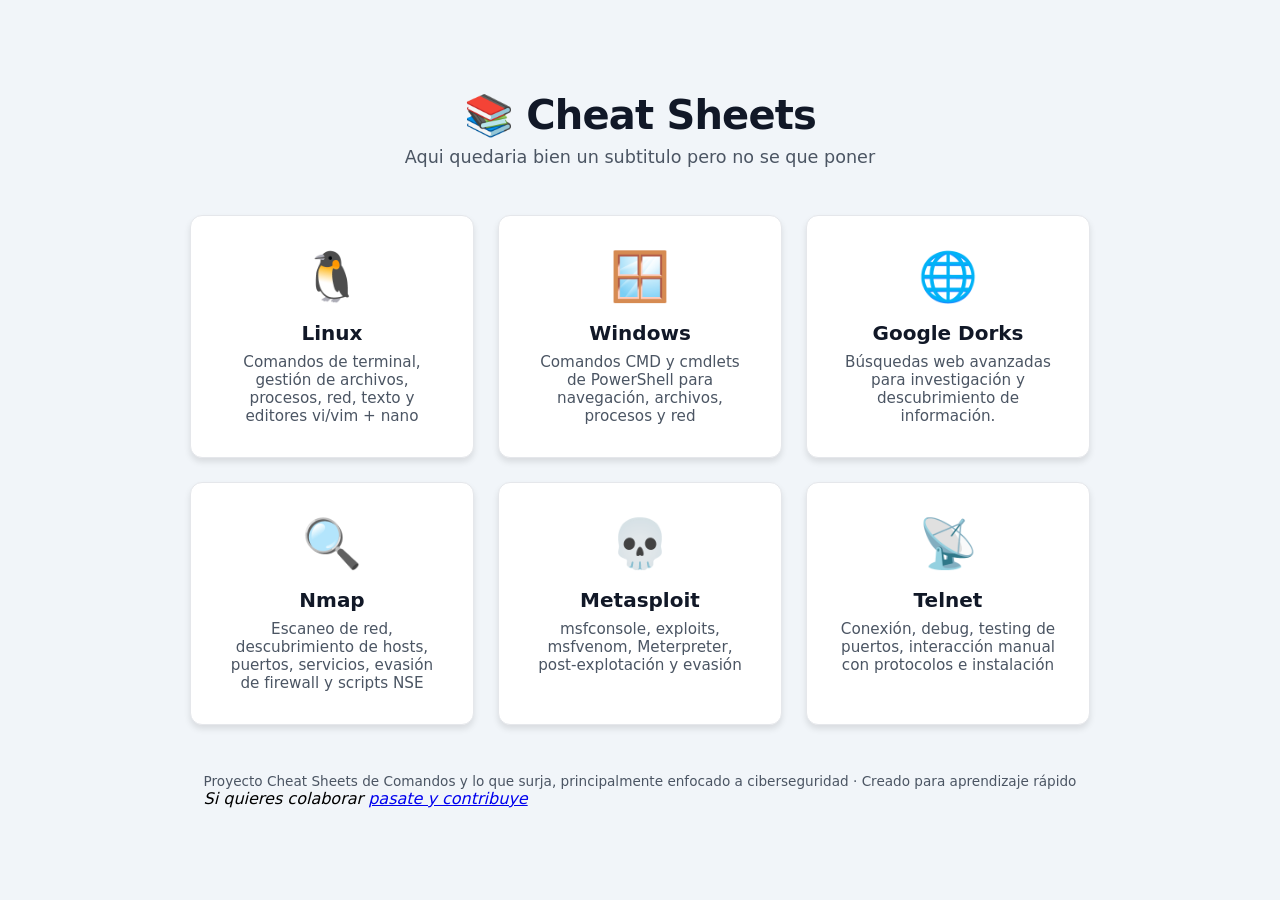
==== index.html @ a690d07a "nmap metasp" ====
﻿<!--
  PÁGINA DE INICIO: 
-->
<!DOCTYPE html>
<html lang="es">

<head>
  <meta charset="UTF-8">
  <meta name="viewport" content="width=device-width, initial-scale=1.0">
  <title>Cheat Sheets - Comandos</title>
  <link rel="stylesheet" href="styles.css" />
</head>

<body class="index-page">
  <div class="container">
    <h1 class="main-title">📚 Cheat Sheets</h1>
    <p class="subtitle">Aqui quedaria bien un subtitulo pero no se que poner</p>

    <section class="cards">
      <!-- LINUX -->
      <a href="linux/linux_commands_vi.html" class="card">
        <div class="card-icon">🐧</div>
        <div class="card-title">Linux</div>
        <div class="card-desc">
          Comandos de terminal, gestión de archivos, procesos, red, texto y editores vi/vim + nano
        </div>
      </a>

      <!-- WINDOWS -->
      <a href="windows/windows_commands.html" class="card">
        <div class="card-icon">🪟</div>
        <div class="card-title">Windows</div>
        <div class="card-desc">
          Comandos CMD y cmdlets de PowerShell para navegación, archivos, procesos y red
        </div>
      </a>

      <!-- GOOGLE DORKS -->
      <a href="web/google_dorks.html" class="card">
        <div class="card-icon">🌐</div>
        <div class="card-title">Google Dorks</div>
        <div class="card-desc">Búsquedas web avanzadas para investigación y descubrimiento de información.</div>
      </a>

      <!-- NMAP -->
      <a href="nmap/nmap_commands.html" class="card">
        <div class="card-icon">🔍</div>
        <div class="card-title">Nmap</div>
        <div class="card-desc">
          Escaneo de red, descubrimiento de hosts, puertos, servicios, evasión de firewall y scripts NSE
        </div>
      </a>

      <!-- METASPLOIT -->
      <a href="metasploit/metasploit_commands.html" class="card">
        <div class="card-icon">💀</div>
        <div class="card-title">Metasploit</div>
        <div class="card-desc">
          msfconsole, exploits, msfvenom, Meterpreter, post-explotación y evasión
        </div>
      </a>

      <!-- TELNET -->
      <a href="telnet/telnet_commands.html" class="card">
        <div class="card-icon">📡</div>
        <div class="card-title">Telnet</div>
        <div class="card-desc">
          Conexión, debug, testing de puertos, interacción manual con protocolos e instalación
        </div>
      </a>
    </section>
  </div>
</body>

<footer>
  <div class="footer">
    Proyecto Cheat Sheets de Comandos y lo que surja,
    principalmente enfocado a ciberseguridad · Creado para aprendizaje rápido
  </div>
  <address>
    Si quieres colaborar <a href="https://github.com/Andres-Caso-Iglesias/CheatSheet">pasate y contribuye</a>
  </address>
</footer>
</html>
---- styles.css ----
/* Shared global styles for all cheat sheets */

:root {
  /* Index variables */
  --font-sans: system-ui, -apple-system, 'Segoe UI', Roboto, sans-serif;
  --color-bg: #f1f5f9;
  --color-card: #ffffff;
  --color-text: #111827;
  --color-text-secondary: #4b5563;
  --color-primary: #2563eb;
  --color-border: #e5e7eb;
  --border-radius: 12px;
  --shadow: 0 4px 6px rgba(0,0,0,0.1);
  
  /* Cheat sheets variables */
  --font-mono: 'Cascadia Code', 'Fira Code', 'Consolas', monospace;
  --color-background-primary: #ffffff;
  --color-background-secondary: #f3f4f6;
  --color-background-info: #eff6ff;
  --color-background-success: #ecfdf5;
  --color-background-warning: #fffbeb;
  --color-text-primary: #111827;
  --color-text-tertiary: #9ca3af;
  --color-text-info: #2563eb;
  --color-text-success: #059669;
  --color-text-warning: #d97706;
  --color-border-primary: #d1d5db;
  --color-border-secondary: #e5e7eb;
  --color-border-tertiary: #f3f4f6;
  --border-radius-md: 6px;
  --border-radius-lg: 10px;
}

* { box-sizing: border-box; margin: 0; padding: 0; }

body {
  font-family: var(--font-sans);
  background: var(--color-bg);
  min-height: 100vh;
  padding: 1rem;
}

/* For index.html centering */
body.index-page {
  display: flex;
  flex-direction: column;
  align-items: center;
  justify-content: center;
  padding: 2rem;
}

.container {
  max-width: 900px;
  width: 100%;
  text-align: center;
  margin: 0 auto;
}

.main-title {
  font-size: 2.5rem;
  font-weight: 700;
  color: var(--color-text);
  margin-bottom: 0.5rem;
  letter-spacing: -0.02em;
  text-align: center;
}

.subtitle {
  font-size: 1.1rem;
  color: var(--color-text-secondary);
  margin-bottom: 3rem;
}

.cards {
  display: grid;
  grid-template-columns: repeat(auto-fit, minmax(280px, 1fr));
  gap: 1.5rem;
  width: 100%;
}

.card {
  background: var(--color-card);
  border: 1px solid var(--color-border);
  border-radius: var(--border-radius);
  padding: 2rem;
  text-align: center;
  cursor: pointer;
  transition: all 0.2s;
  box-shadow: var(--shadow);
  text-decoration: none;
  color: var(--color-text);
  display: block;
}

.card:hover {
  transform: translateY(-4px);
  box-shadow: 0 8px 12px rgba(0,0,0,0.15);
  border-color: var(--color-primary);
}

.card-icon { font-size: 3rem; margin-bottom: 1rem; }
.card-title { font-size: 1.25rem; font-weight: 600; margin-bottom: 0.5rem; }
.card-desc { font-size: 0.95rem; color: var(--color-text-secondary); }
.footer { margin-top: 3rem; font-size: 0.85rem; color: var(--color-text-secondary); text-align: center; }

/* --- ACCESIBILIDAD --- */
.sr-only { position: absolute; width: 1px; height: 1px; padding: 0; margin: -1px; overflow: hidden; clip: rect(0,0,0,0); border: 0; }

/* Windows/Linux chrome */
.main-container { max-width: 900px; margin: 0 auto; background: var(--color-background-primary); border-radius: 12px; box-shadow: 0 1px 3px rgba(0,0,0,0.1); padding: 2rem; }
.back-button {
  display: inline-flex; align-items: center; gap: 6px;
  color: var(--color-text-secondary); text-decoration: none; font-size: 14px;
  padding: 6px 12px; border-radius: var(--border-radius-md);
  border: 0.5px solid var(--color-border-secondary); background: transparent; cursor: pointer;
  transition: all 0.15s;
}
.back-button:hover { background: var(--color-background-secondary); color: var(--color-text-primary); border-color: var(--color-border-primary); }

/* Pestañas Linux */
.tabs { display: flex; gap: 6px; margin-bottom: 1.5rem; flex-wrap: wrap; justify-content: center; }
.tab {
  padding: 6px 16px;
  border-radius: var(--border-radius-md);
  border: 0.5px solid var(--color-border-secondary);
  background: transparent;
  cursor: pointer;
  font-size: 13px;
  color: var(--color-text-secondary);
  transition: all 0.15s;
}
.tab.active {
  background: var(--color-background-secondary);
  color: var(--color-text-primary);
  border-color: var(--color-border-primary);
  font-weight: 500;
}

/* Pestañas Windows */
.tabs-main { display: flex; gap: 6px; justify-content: center; width: 100%; margin-bottom: 0.5rem; flex-wrap: wrap;}
.tab-main { padding: 6px 16px; border-radius: var(--border-radius-md); border: 0.5px solid var(--color-border-secondary); background: transparent; cursor: pointer; font-size: 13px; color: var(--color-text-secondary); transition: all 0.15s; }
.tab-main.active { background: var(--color-background-secondary); color: var(--color-text-primary); border-color: var(--color-border-primary); font-weight: 500; }
.subtabs { display: flex; gap: 6px; justify-content: center; width: 100%; margin-bottom: 1.5rem; flex-wrap: wrap;}
.subtabs .inner { width: min(100%, 760px); max-width: 760px; display: flex; gap: 6px; justify-content: center; }
.subtab { padding: 6px 16px; border-radius: var(--border-radius-md); border: 0.5px solid var(--color-border-tertiary); background: transparent; cursor: pointer; font-size: 12px; color: var(--color-text-tertiary); transition: all 0.15s; flex: 0 0 auto; }
.subtab.active { background: var(--color-background-info); color: var(--color-text-info); border-color: var(--color-text-info); font-weight: 600; }

/* Sections */
.section { display: none; text-align: left; }
.section.active { display: block; }

/* Search box */
.search-box {
  width: 100%;
  padding: 8px 12px;
  border: 0.5px solid var(--color-border-secondary);
  border-radius: var(--border-radius-md);
  font-size: 14px;
  margin-bottom: 1rem;
  background: var(--color-background-primary);
  color: var(--color-text-primary);
}

/* Commands */
.cmd-group { margin-bottom: 1.5rem; }
.group-title {
  font-size: 11px;
  font-weight: 500;
  text-transform: uppercase;
  letter-spacing: 0.06em;
  color: var(--color-text-tertiary);
  margin-bottom: 8px;
  padding-bottom: 4px;
  border-bottom: 0.5px solid var(--color-border-tertiary);
}
.cmd-row {
  display: grid;
  grid-template-columns: minmax(180px, 35%) 1fr;
  gap: 8px;
  padding: 5px 0;
  border-bottom: 0.5px solid var(--color-border-tertiary);
  align-items: start;
}
.cmd-row:last-child { border-bottom: none; }
.cmd-name {
  font-family: var(--font-mono);
  font-size: 12px;
  color: var(--color-text-info);
  background: var(--color-background-info);
  padding: 2px 6px;
  border-radius: 4px;
  white-space: normal;
  word-break: break-all;
  align-self: start;
}
.cmd-desc { font-size: 12px; color: var(--color-text-secondary); line-height: 1.5; }
.cmd-purpose { font-size: 10px; font-weight: 600; color: var(--color-text-tertiary); text-transform: uppercase; letter-spacing: 0.05em; margin-right: 4px; }
.param {
  font-family: var(--font-mono);
  font-size: 11px;
  background: var(--color-background-secondary);
  padding: 1px 5px;
  border-radius: 3px;
  color: var(--color-text-primary);
  margin-right: 2px;
  white-space: nowrap;
  display: inline-block;
  margin-bottom: 2px;
}

/* VI cards */
.vi-grid { display: grid; grid-template-columns: repeat(auto-fit, minmax(180px, 1fr)); gap: 12px; }
.vi-card {
  background: var(--color-background-primary);
  border: 0.5px solid var(--color-border-tertiary);
  border-radius: var(--border-radius-lg);
  padding: 12px 14px;
}
.vi-card-title {
  font-size: 12px;
  font-weight: 500;
  color: var(--color-text-secondary);
  margin-bottom: 8px;
  text-transform: uppercase;
  letter-spacing: 0.05em;
}
.vi-row {
  display: flex;
  justify-content: space-between;
  align-items: baseline;
  padding: 3px 0;
  border-bottom: 0.5px solid var(--color-border-tertiary);
  font-size: 12px;
}
.vi-row:last-child { border-bottom: none; }
.vi-key {
  font-family: var(--font-mono);
  color: var(--color-text-info);
  background: var(--color-background-info);
  padding: 1px 6px;
  border-radius: 3px;
  font-size: 11px;
}
.vi-desc { color: var(--color-text-secondary); text-align: right; max-width: 55%; }

/* Mode badges */
.mode-badge {
  display: inline-block;
  padding: 2px 8px;
  border-radius: var(--border-radius-md);
  font-size: 11px;
  font-weight: 500;
  margin-bottom: 10px;
}
.mode-normal { background: var(--color-background-info); color: var(--color-text-info); }
.mode-insert { background: var(--color-background-success); color: var(--color-text-success); }
.mode-cmd { background: var(--color-background-warning); color: var(--color-text-warning); }

.hidden { display: none !important; }
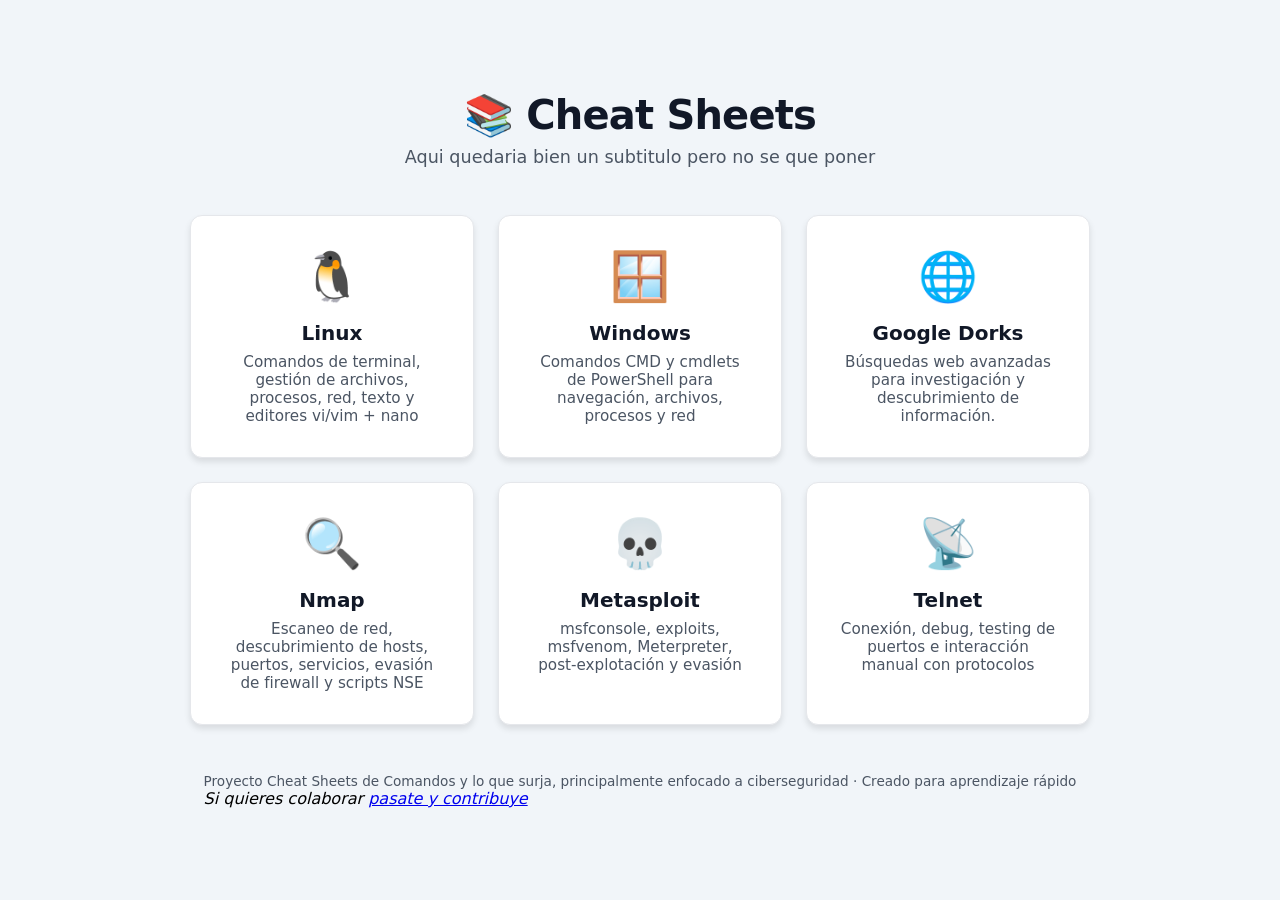
==== commit 7b9491ef: "telnet" ====
--- a/index.html
+++ b/index.html
@@ -65,7 +65,7 @@
         <div class="card-icon">📡</div>
         <div class="card-title">Telnet</div>
         <div class="card-desc">
-          Conexión, debug, testing de puertos, interacción manual con protocolos e instalación
+          Conexión, debug, testing de puertos e interacción manual con protocolos
         </div>
       </a>
     </section>
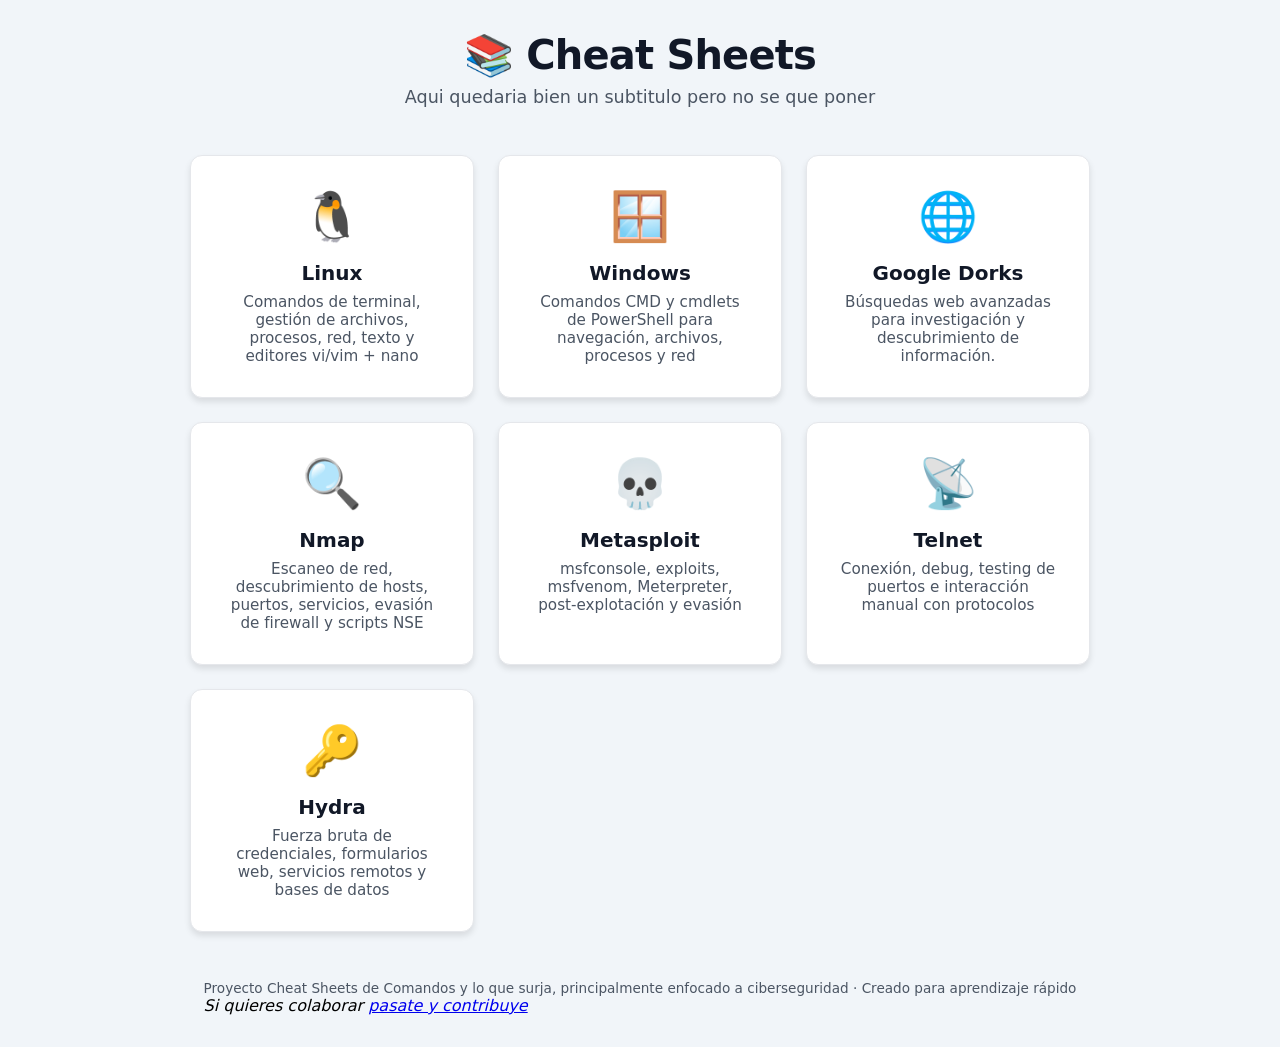
==== commit afd101ac: "hydra" ====
--- a/index.html
+++ b/index.html
@@ -68,6 +68,15 @@
           Conexión, debug, testing de puertos e interacción manual con protocolos
         </div>
       </a>
+
+      <!-- HYDRA -->
+      <a href="hydra/hydra_commands.html" class="card">
+        <div class="card-icon">🔑</div>
+        <div class="card-title">Hydra</div>
+        <div class="card-desc">
+          Fuerza bruta de credenciales, formularios web, servicios remotos y bases de datos
+        </div>
+      </a>
     </section>
   </div>
 </body>
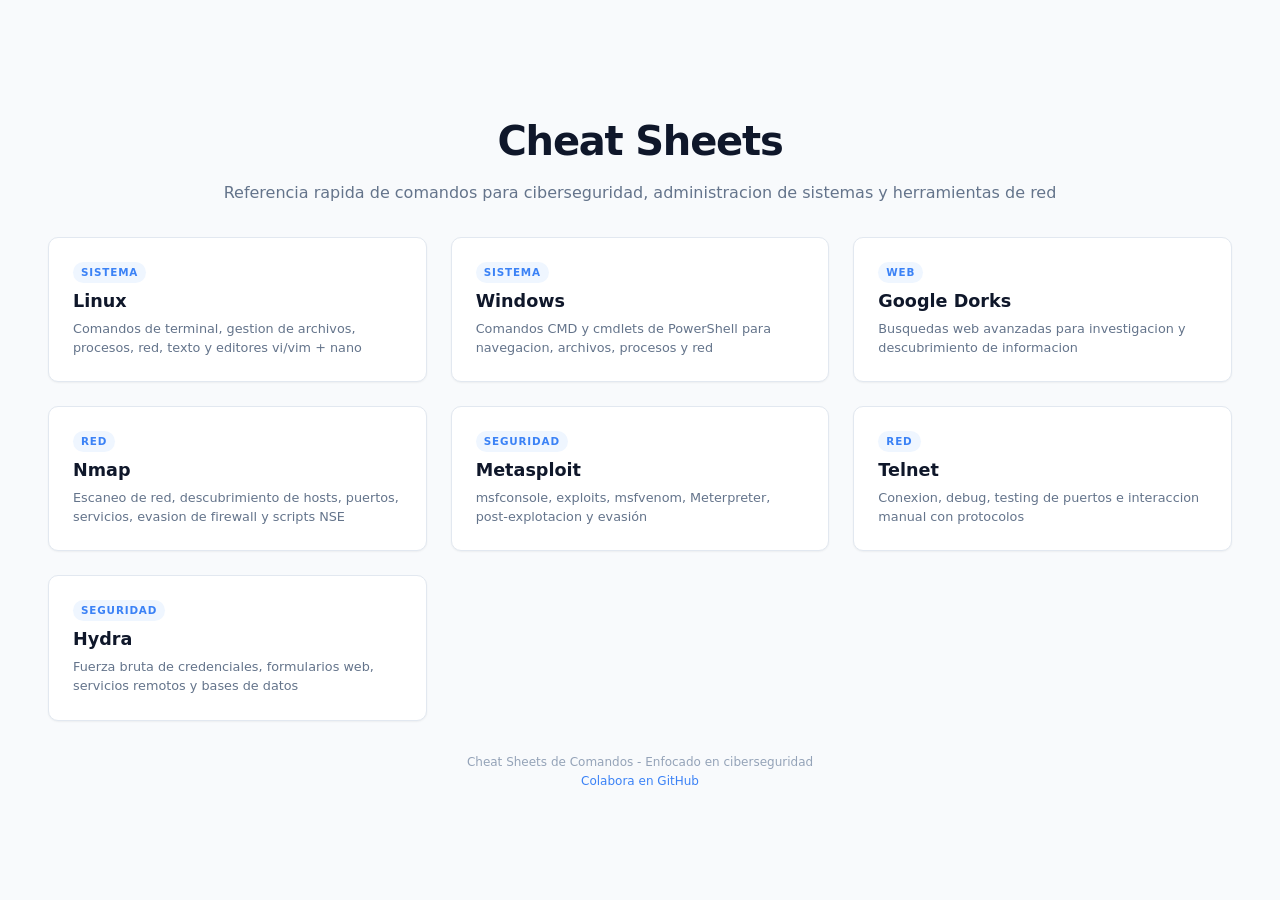
==== commit f5e5c6de: "reestructuracion" ====
--- a/index.html
+++ b/index.html
@@ -1,7 +1,4 @@
-﻿<!--
-  PÁGINA DE INICIO: 
--->
-<!DOCTYPE html>
+﻿<!DOCTYPE html>
 <html lang="es">
 
 <head>
@@ -13,81 +10,72 @@
 
 <body class="index-page">
   <div class="container">
-    <h1 class="main-title">📚 Cheat Sheets</h1>
-    <p class="subtitle">Aqui quedaria bien un subtitulo pero no se que poner</p>
+    <h1 class="main-title">Cheat Sheets</h1>
+    <p class="subtitle">Referencia rapida de comandos para ciberseguridad, administracion de sistemas y herramientas de red</p>
 
     <section class="cards">
-      <!-- LINUX -->
       <a href="linux/linux_commands_vi.html" class="card">
-        <div class="card-icon">🐧</div>
+        <span class="card-label">Sistema</span>
         <div class="card-title">Linux</div>
         <div class="card-desc">
-          Comandos de terminal, gestión de archivos, procesos, red, texto y editores vi/vim + nano
+          Comandos de terminal, gestion de archivos, procesos, red, texto y editores vi/vim + nano
         </div>
       </a>
 
-      <!-- WINDOWS -->
       <a href="windows/windows_commands.html" class="card">
-        <div class="card-icon">🪟</div>
+        <span class="card-label">Sistema</span>
         <div class="card-title">Windows</div>
         <div class="card-desc">
-          Comandos CMD y cmdlets de PowerShell para navegación, archivos, procesos y red
+          Comandos CMD y cmdlets de PowerShell para navegacion, archivos, procesos y red
         </div>
       </a>
 
-      <!-- GOOGLE DORKS -->
       <a href="web/google_dorks.html" class="card">
-        <div class="card-icon">🌐</div>
+        <span class="card-label">Web</span>
         <div class="card-title">Google Dorks</div>
-        <div class="card-desc">Búsquedas web avanzadas para investigación y descubrimiento de información.</div>
-      </a>
-
-      <!-- NMAP -->
-      <a href="nmap/nmap_commands.html" class="card">
-        <div class="card-icon">🔍</div>
-        <div class="card-title">Nmap</div>
         <div class="card-desc">
-          Escaneo de red, descubrimiento de hosts, puertos, servicios, evasión de firewall y scripts NSE
+          Busquedas web avanzadas para investigacion y descubrimiento de informacion
         </div>
       </a>
 
-      <!-- METASPLOIT -->
-      <a href="metasploit/metasploit_commands.html" class="card">
-        <div class="card-icon">💀</div>
-        <div class="card-title">Metasploit</div>
+      <a href="nmap/nmap_commands.html" class="card">
+        <span class="card-label">Red</span>
+        <div class="card-title">Nmap</div>
         <div class="card-desc">
-          msfconsole, exploits, msfvenom, Meterpreter, post-explotación y evasión
+          Escaneo de red, descubrimiento de hosts, puertos, servicios, evasion de firewall y scripts NSE
         </div>
       </a>
 
-      <!-- TELNET -->
-      <a href="telnet/telnet_commands.html" class="card">
-        <div class="card-icon">📡</div>
-        <div class="card-title">Telnet</div>
+      <a href="metasploit/metasploit_commands.html" class="card">
+        <span class="card-label">Seguridad</span>
+        <div class="card-title">Metasploit</div>
         <div class="card-desc">
-          Conexión, debug, testing de puertos e interacción manual con protocolos
+          msfconsole, exploits, msfvenom, Meterpreter, post-explotacion y evasión
         </div>
       </a>
 
-      <!-- HYDRA -->
+      <a href="telnet/telnet_commands.html" class="card">
+        <span class="card-label">Red</span>
+        <div class="card-title">Telnet</div>
+        <div class="card-desc">
+          Conexion, debug, testing de puertos e interaccion manual con protocolos
+        </div>
+      </a>
+
       <a href="hydra/hydra_commands.html" class="card">
-        <div class="card-icon">🔑</div>
+        <span class="card-label">Seguridad</span>
         <div class="card-title">Hydra</div>
         <div class="card-desc">
           Fuerza bruta de credenciales, formularios web, servicios remotos y bases de datos
         </div>
       </a>
     </section>
+
+    <footer class="footer">
+      <p>Cheat Sheets de Comandos - Enfocado en ciberseguridad</p>
+      <p><a href="https://github.com/Andres-Caso-Iglesias/CheatSheet">Colabora en GitHub</a></p>
+    </footer>
   </div>
 </body>
 
-<footer>
-  <div class="footer">
-    Proyecto Cheat Sheets de Comandos y lo que surja,
-    principalmente enfocado a ciberseguridad · Creado para aprendizaje rápido
-  </div>
-  <address>
-    Si quieres colaborar <a href="https://github.com/Andres-Caso-Iglesias/CheatSheet">pasate y contribuye</a>
-  </address>
-</footer>
-</html>+</html>
--- a/styles.css
+++ b/styles.css
@@ -1,259 +1,490 @@
-/* Shared global styles for all cheat sheets */
-
+/* ============================================
+   CHEAT SHEETS - RESPONSIVE DESIGN SYSTEM
+   Mobile-first: base = mobile, then scale up
+   ============================================ */
+
+/* --- DESIGN TOKENS --- */
 :root {
-  /* Index variables */
-  --font-sans: system-ui, -apple-system, 'Segoe UI', Roboto, sans-serif;
-  --color-bg: #f1f5f9;
-  --color-card: #ffffff;
-  --color-text: #111827;
-  --color-text-secondary: #4b5563;
-  --color-primary: #2563eb;
-  --color-border: #e5e7eb;
-  --border-radius: 12px;
-  --shadow: 0 4px 6px rgba(0,0,0,0.1);
-  
-  /* Cheat sheets variables */
-  --font-mono: 'Cascadia Code', 'Fira Code', 'Consolas', monospace;
-  --color-background-primary: #ffffff;
-  --color-background-secondary: #f3f4f6;
-  --color-background-info: #eff6ff;
-  --color-background-success: #ecfdf5;
-  --color-background-warning: #fffbeb;
-  --color-text-primary: #111827;
-  --color-text-tertiary: #9ca3af;
-  --color-text-info: #2563eb;
-  --color-text-success: #059669;
-  --color-text-warning: #d97706;
-  --color-border-primary: #d1d5db;
-  --color-border-secondary: #e5e7eb;
-  --color-border-tertiary: #f3f4f6;
-  --border-radius-md: 6px;
-  --border-radius-lg: 10px;
-}
-
-* { box-sizing: border-box; margin: 0; padding: 0; }
+  --font-sans: 'Inter', system-ui, -apple-system, 'Segoe UI', Roboto, sans-serif;
+  --font-mono: 'JetBrains Mono', 'Cascadia Code', 'Fira Code', 'Consolas', monospace;
+
+  --color-bg: #f8fafc;
+  --color-surface: #ffffff;
+  --color-text: #0f172a;
+  --color-text-muted: #64748b;
+  --color-text-faint: #94a3b8;
+  --color-primary: #3b82f6;
+  --color-primary-light: #eff6ff;
+  --color-border: #e2e8f0;
+  --color-border-light: #f1f5f9;
+
+  --space-xs: 4px;
+  --space-sm: 8px;
+  --space-md: 16px;
+  --space-lg: 24px;
+  --space-xl: 32px;
+  --space-2xl: 48px;
+
+  --radius-sm: 6px;
+  --radius-md: 10px;
+  --radius-lg: 16px;
+
+  --shadow-sm: 0 1px 2px rgba(0,0,0,0.05);
+  --shadow-md: 0 4px 12px rgba(0,0,0,0.08);
+  --shadow-lg: 0 8px 24px rgba(0,0,0,0.12);
+}
+
+/* --- RESET --- */
+*, *::before, *::after { box-sizing: border-box; margin: 0; padding: 0; }
 
 body {
   font-family: var(--font-sans);
   background: var(--color-bg);
+  color: var(--color-text);
   min-height: 100vh;
-  padding: 1rem;
-}
-
-/* For index.html centering */
+  line-height: 1.6;
+  -webkit-font-smoothing: antialiased;
+  padding: var(--space-md);
+}
+
+.sr-only { position: absolute; width: 1px; height: 1px; padding: 0; margin: -1px; overflow: hidden; clip: rect(0,0,0,0); border: 0; }
+.hidden { display: none !important; }
+
+
+/* ============================================
+   MOBILE BASE (< 640px)
+   ============================================ */
+
+/* --- INDEX PAGE --- */
 body.index-page {
   display: flex;
   flex-direction: column;
   align-items: center;
   justify-content: center;
-  padding: 2rem;
+  min-height: 100vh;
+  padding: var(--space-md);
 }
 
 .container {
-  max-width: 900px;
+  max-width: 100%;
   width: 100%;
   text-align: center;
-  margin: 0 auto;
 }
 
 .main-title {
-  font-size: 2.5rem;
-  font-weight: 700;
+  font-size: 1.75rem;
+  font-weight: 800;
   color: var(--color-text);
-  margin-bottom: 0.5rem;
-  letter-spacing: -0.02em;
-  text-align: center;
+  letter-spacing: -0.03em;
+  margin-bottom: var(--space-sm);
 }
 
 .subtitle {
-  font-size: 1.1rem;
-  color: var(--color-text-secondary);
-  margin-bottom: 3rem;
-}
-
+  font-size: 0.9rem;
+  color: var(--color-text-muted);
+  margin-bottom: var(--space-xl);
+  line-height: 1.5;
+}
+
+/* Cards: 1 column on mobile */
 .cards {
   display: grid;
-  grid-template-columns: repeat(auto-fit, minmax(280px, 1fr));
-  gap: 1.5rem;
+  grid-template-columns: 1fr;
+  gap: var(--space-md);
   width: 100%;
 }
 
 .card {
-  background: var(--color-card);
+  background: var(--color-surface);
   border: 1px solid var(--color-border);
-  border-radius: var(--border-radius);
-  padding: 2rem;
-  text-align: center;
-  cursor: pointer;
-  transition: all 0.2s;
-  box-shadow: var(--shadow);
+  border-radius: var(--radius-md);
+  padding: var(--space-lg);
+  text-align: left;
   text-decoration: none;
   color: var(--color-text);
-  display: block;
-}
-
-.card:hover {
-  transform: translateY(-4px);
-  box-shadow: 0 8px 12px rgba(0,0,0,0.15);
-  border-color: var(--color-primary);
-}
-
-.card-icon { font-size: 3rem; margin-bottom: 1rem; }
-.card-title { font-size: 1.25rem; font-weight: 600; margin-bottom: 0.5rem; }
-.card-desc { font-size: 0.95rem; color: var(--color-text-secondary); }
-.footer { margin-top: 3rem; font-size: 0.85rem; color: var(--color-text-secondary); text-align: center; }
-
-/* --- ACCESIBILIDAD --- */
-.sr-only { position: absolute; width: 1px; height: 1px; padding: 0; margin: -1px; overflow: hidden; clip: rect(0,0,0,0); border: 0; }
-
-/* Windows/Linux chrome */
-.main-container { max-width: 900px; margin: 0 auto; background: var(--color-background-primary); border-radius: 12px; box-shadow: 0 1px 3px rgba(0,0,0,0.1); padding: 2rem; }
-.back-button {
-  display: inline-flex; align-items: center; gap: 6px;
-  color: var(--color-text-secondary); text-decoration: none; font-size: 14px;
-  padding: 6px 12px; border-radius: var(--border-radius-md);
-  border: 0.5px solid var(--color-border-secondary); background: transparent; cursor: pointer;
+  display: flex;
+  flex-direction: column;
+  gap: var(--space-xs);
+  transition: all 0.2s ease;
+  box-shadow: var(--shadow-sm);
+}
+
+.card:active {
+  transform: scale(0.98);
+}
+
+.card-label {
+  font-size: 0.65rem;
+  font-weight: 600;
+  text-transform: uppercase;
+  letter-spacing: 0.08em;
+  color: var(--color-primary);
+  background: var(--color-primary-light);
+  padding: 2px 8px;
+  border-radius: 100px;
+  display: inline-block;
+  align-self: flex-start;
+}
+
+.card-title {
+  font-size: 1.1rem;
+  font-weight: 700;
+}
+
+.card-desc {
+  font-size: 0.8rem;
+  color: var(--color-text-muted);
+  line-height: 1.5;
+}
+
+.footer {
+  margin-top: var(--space-xl);
+  font-size: 0.75rem;
+  color: var(--color-text-faint);
+  text-align: center;
+  line-height: 1.6;
+}
+
+.footer a { color: var(--color-primary); text-decoration: none; }
+
+/* --- CHEAT SHEET PAGES --- */
+.main-container {
+  max-width: 100%;
+  margin: 0 auto;
+  background: transparent;
+  border-radius: 0;
+  box-shadow: none;
+  border: none;
+  padding: 0;
+}
+
+.main-container .main-title {
+  font-size: 1.5rem;
+  margin-bottom: var(--space-md);
+}
+
+.back-link {
+  display: flex;
+  align-items: center;
+  justify-content: center;
+  gap: 6px;
+  color: var(--color-text-muted);
+  text-decoration: none;
+  font-size: 0.85rem;
+  font-weight: 500;
+  padding: 12px;
+  border-radius: var(--radius-sm);
+  border: 1px solid var(--color-border);
+  background: var(--color-surface);
+  cursor: pointer;
   transition: all 0.15s;
-}
-.back-button:hover { background: var(--color-background-secondary); color: var(--color-text-primary); border-color: var(--color-border-primary); }
-
-/* Pestañas Linux */
-.tabs { display: flex; gap: 6px; margin-bottom: 1.5rem; flex-wrap: wrap; justify-content: center; }
-.tab {
-  padding: 6px 16px;
-  border-radius: var(--border-radius-md);
-  border: 0.5px solid var(--color-border-secondary);
-  background: transparent;
+  margin-bottom: var(--space-md);
+  width: 100%;
+}
+
+.back-link:hover { background: var(--color-border-light); color: var(--color-text); }
+
+/* Tabs: horizontal scroll, no wrap */
+.tabs, .tabs-main {
+  display: flex;
+  gap: 6px;
+  flex-wrap: nowrap;
+  overflow-x: auto;
+  -webkit-overflow-scrolling: touch;
+  justify-content: flex-start;
+  margin-bottom: var(--space-sm);
+  padding-bottom: var(--space-xs);
+  scrollbar-width: none;
+}
+.tabs::-webkit-scrollbar, .tabs-main::-webkit-scrollbar { display: none; }
+
+.tab, .tab-main {
+  flex: 0 0 auto;
+  padding: 10px 18px;
+  border-radius: var(--radius-sm);
+  border: 1px solid var(--color-border);
+  background: var(--color-surface);
   cursor: pointer;
-  font-size: 13px;
-  color: var(--color-text-secondary);
+  font-size: 0.85rem;
+  font-weight: 500;
+  color: var(--color-text-muted);
   transition: all 0.15s;
-}
-.tab.active {
-  background: var(--color-background-secondary);
-  color: var(--color-text-primary);
-  border-color: var(--color-border-primary);
-  font-weight: 500;
-}
-
-/* Pestañas Windows */
-.tabs-main { display: flex; gap: 6px; justify-content: center; width: 100%; margin-bottom: 0.5rem; flex-wrap: wrap;}
-.tab-main { padding: 6px 16px; border-radius: var(--border-radius-md); border: 0.5px solid var(--color-border-secondary); background: transparent; cursor: pointer; font-size: 13px; color: var(--color-text-secondary); transition: all 0.15s; }
-.tab-main.active { background: var(--color-background-secondary); color: var(--color-text-primary); border-color: var(--color-border-primary); font-weight: 500; }
-.subtabs { display: flex; gap: 6px; justify-content: center; width: 100%; margin-bottom: 1.5rem; flex-wrap: wrap;}
-.subtabs .inner { width: min(100%, 760px); max-width: 760px; display: flex; gap: 6px; justify-content: center; }
-.subtab { padding: 6px 16px; border-radius: var(--border-radius-md); border: 0.5px solid var(--color-border-tertiary); background: transparent; cursor: pointer; font-size: 12px; color: var(--color-text-tertiary); transition: all 0.15s; flex: 0 0 auto; }
-.subtab.active { background: var(--color-background-info); color: var(--color-text-info); border-color: var(--color-text-info); font-weight: 600; }
+  font-family: var(--font-sans);
+  white-space: nowrap;
+}
+
+.tab:hover, .tab-main:hover { background: var(--color-border-light); color: var(--color-text); }
+.tab.active, .tab-main.active { background: var(--color-text); color: var(--color-surface); border-color: var(--color-text); }
+
+/* Subtabs: horizontal scroll */
+.subtabs {
+  display: flex;
+  gap: 6px;
+  flex-wrap: nowrap;
+  overflow-x: auto;
+  -webkit-overflow-scrolling: touch;
+  justify-content: flex-start;
+  width: 100%;
+  margin-bottom: var(--space-md);
+  padding-bottom: var(--space-xs);
+  scrollbar-width: none;
+}
+.subtabs::-webkit-scrollbar { display: none; }
+.subtabs .inner { display: flex; gap: 6px; width: auto; max-width: none; }
+
+.subtab {
+  flex: 0 0 auto;
+  padding: 8px 14px;
+  border-radius: var(--radius-sm);
+  border: 1px solid var(--color-border-light);
+  background: var(--color-surface);
+  cursor: pointer;
+  font-size: 0.8rem;
+  font-weight: 500;
+  color: var(--color-text-faint);
+  transition: all 0.15s;
+  font-family: var(--font-sans);
+  white-space: nowrap;
+}
+
+.subtab:hover { background: var(--color-border-light); color: var(--color-text-muted); }
+.subtab.active { background: var(--color-primary-light); color: var(--color-primary); border-color: var(--color-primary); font-weight: 600; }
+
+/* Search */
+.search-box {
+  width: 100%;
+  padding: 10px 14px;
+  border: 1px solid var(--color-border);
+  border-radius: var(--radius-sm);
+  font-size: 0.85rem;
+  margin-bottom: var(--space-md);
+  background: var(--color-surface);
+  color: var(--color-text);
+  font-family: var(--font-sans);
+  transition: border-color 0.15s;
+}
+.search-box:focus { outline: none; border-color: var(--color-primary); box-shadow: 0 0 0 3px var(--color-primary-light); }
+.search-box::placeholder { color: var(--color-text-faint); }
 
 /* Sections */
 .section { display: none; text-align: left; }
 .section.active { display: block; }
 
-/* Search box */
-.search-box {
-  width: 100%;
-  padding: 8px 12px;
-  border: 0.5px solid var(--color-border-secondary);
-  border-radius: var(--border-radius-md);
-  font-size: 14px;
-  margin-bottom: 1rem;
-  background: var(--color-background-primary);
-  color: var(--color-text-primary);
-}
-
-/* Commands */
-.cmd-group { margin-bottom: 1.5rem; }
+/* Commands: stacked on mobile */
+.cmd-group { margin-bottom: var(--space-lg); }
+
 .group-title {
-  font-size: 11px;
-  font-weight: 500;
+  font-size: 0.75rem;
+  font-weight: 600;
   text-transform: uppercase;
-  letter-spacing: 0.06em;
-  color: var(--color-text-tertiary);
-  margin-bottom: 8px;
-  padding-bottom: 4px;
-  border-bottom: 0.5px solid var(--color-border-tertiary);
-}
+  letter-spacing: 0.08em;
+  color: var(--color-text-faint);
+  margin-bottom: var(--space-sm);
+  padding-bottom: var(--space-xs);
+  border-bottom: 1px solid var(--color-border-light);
+}
+
 .cmd-row {
-  display: grid;
-  grid-template-columns: minmax(180px, 35%) 1fr;
-  gap: 8px;
-  padding: 5px 0;
-  border-bottom: 0.5px solid var(--color-border-tertiary);
-  align-items: start;
+  display: flex;
+  flex-direction: column;
+  gap: var(--space-sm);
+  padding: 14px 0;
+  border-bottom: 1px solid var(--color-border-light);
 }
 .cmd-row:last-child { border-bottom: none; }
+
 .cmd-name {
   font-family: var(--font-mono);
-  font-size: 12px;
-  color: var(--color-text-info);
-  background: var(--color-background-info);
+  font-size: 0.9rem;
+  font-weight: 500;
+  color: var(--color-primary);
+  background: var(--color-primary-light);
+  padding: 6px 12px;
+  border-radius: var(--radius-sm);
+  word-break: break-word;
+  align-self: flex-start;
+}
+
+.cmd-desc {
+  font-size: 0.9rem;
+  color: var(--color-text-muted);
+  line-height: 1.6;
+}
+
+.cmd-purpose {
+  font-size: 0.7rem;
+  font-weight: 700;
+  color: var(--color-text-faint);
+  text-transform: uppercase;
+  letter-spacing: 0.05em;
+  margin-right: 4px;
+}
+
+.param {
+  font-family: var(--font-mono);
+  font-size: 0.8rem;
+  font-weight: 500;
+  background: var(--color-border-light);
   padding: 2px 6px;
   border-radius: 4px;
-  white-space: normal;
-  word-break: break-all;
-  align-self: start;
-}
-.cmd-desc { font-size: 12px; color: var(--color-text-secondary); line-height: 1.5; }
-.cmd-purpose { font-size: 10px; font-weight: 600; color: var(--color-text-tertiary); text-transform: uppercase; letter-spacing: 0.05em; margin-right: 4px; }
-.param {
-  font-family: var(--font-mono);
-  font-size: 11px;
-  background: var(--color-background-secondary);
-  padding: 1px 5px;
-  border-radius: 3px;
-  color: var(--color-text-primary);
+  color: var(--color-text);
   margin-right: 2px;
   white-space: nowrap;
   display: inline-block;
   margin-bottom: 2px;
 }
 
-/* VI cards */
-.vi-grid { display: grid; grid-template-columns: repeat(auto-fit, minmax(180px, 1fr)); gap: 12px; }
+/* VI grid: horizontal scroll on mobile */
+.vi-grid {
+  display: flex;
+  overflow-x: auto;
+  -webkit-overflow-scrolling: touch;
+  gap: var(--space-md);
+  padding-bottom: var(--space-sm);
+  scrollbar-width: none;
+}
+.vi-grid::-webkit-scrollbar { display: none; }
+
 .vi-card {
-  background: var(--color-background-primary);
-  border: 0.5px solid var(--color-border-tertiary);
-  border-radius: var(--border-radius-lg);
-  padding: 12px 14px;
-}
+  min-width: 250px;
+  flex: 0 0 auto;
+  background: var(--color-surface);
+  border: 1px solid var(--color-border);
+  border-radius: var(--radius-md);
+  padding: var(--space-md);
+}
+
 .vi-card-title {
-  font-size: 12px;
-  font-weight: 500;
-  color: var(--color-text-secondary);
-  margin-bottom: 8px;
+  font-size: 0.75rem;
+  font-weight: 600;
   text-transform: uppercase;
-  letter-spacing: 0.05em;
-}
+  letter-spacing: 0.06em;
+  color: var(--color-text-faint);
+  margin-bottom: var(--space-sm);
+  padding-bottom: var(--space-xs);
+  border-bottom: 1px solid var(--color-border-light);
+}
+
 .vi-row {
   display: flex;
   justify-content: space-between;
   align-items: baseline;
-  padding: 3px 0;
-  border-bottom: 0.5px solid var(--color-border-tertiary);
-  font-size: 12px;
+  padding: 5px 0;
+  border-bottom: 1px solid var(--color-border-light);
+  font-size: 0.85rem;
+  gap: var(--space-sm);
 }
 .vi-row:last-child { border-bottom: none; }
+
 .vi-key {
   font-family: var(--font-mono);
-  color: var(--color-text-info);
-  background: var(--color-background-info);
-  padding: 1px 6px;
-  border-radius: 3px;
-  font-size: 11px;
-}
-.vi-desc { color: var(--color-text-secondary); text-align: right; max-width: 55%; }
+  color: var(--color-primary);
+  background: var(--color-primary-light);
+  padding: 3px 10px;
+  border-radius: 4px;
+  font-size: 0.8rem;
+  font-weight: 500;
+  flex-shrink: 0;
+}
+
+.vi-desc { color: var(--color-text-muted); text-align: right; font-size: 0.8rem; }
 
 /* Mode badges */
-.mode-badge {
-  display: inline-block;
-  padding: 2px 8px;
-  border-radius: var(--border-radius-md);
-  font-size: 11px;
-  font-weight: 500;
-  margin-bottom: 10px;
-}
-.mode-normal { background: var(--color-background-info); color: var(--color-text-info); }
-.mode-insert { background: var(--color-background-success); color: var(--color-text-success); }
-.mode-cmd { background: var(--color-background-warning); color: var(--color-text-warning); }
-
-.hidden { display: none !important; }
+.mode-badge { display: inline-block; padding: 4px 12px; border-radius: 100px; font-size: 0.7rem; font-weight: 600; text-transform: uppercase; letter-spacing: 0.05em; margin-bottom: var(--space-sm); }
+.mode-normal { background: var(--color-primary-light); color: var(--color-primary); }
+.mode-insert { background: #ecfdf5; color: #059669; }
+.mode-cmd { background: #fffbeb; color: #d97706; }
+
+
+/* ============================================
+   TABLET (≥ 640px)
+   2-col cards, container gets white background
+   ============================================ */
+@media (min-width: 640px) {
+  body { padding: var(--space-lg); }
+  body.index-page { padding: var(--space-2xl); }
+
+  .container { max-width: 900px; }
+
+  .main-title { font-size: 2rem; }
+  .subtitle { font-size: 1rem; }
+
+  .cards { grid-template-columns: repeat(2, 1fr); gap: var(--space-lg); }
+
+  /* Cheat sheet: container visible */
+  .main-container {
+    max-width: 720px;
+    background: var(--color-surface);
+    border-radius: var(--radius-lg);
+    box-shadow: var(--shadow-sm);
+    border: 1px solid var(--color-border);
+    padding: var(--space-xl);
+  }
+
+  .back-link { justify-content: flex-start; width: auto; margin-bottom: var(--space-lg); }
+
+  .tabs, .tabs-main { flex-wrap: wrap; justify-content: center; overflow-x: visible; }
+  .subtabs { flex-wrap: wrap; justify-content: center; overflow-x: visible; }
+  .subtabs .inner { max-width: 760px; width: min(100%, 760px); }
+
+  /* Commands: 2-column grid */
+  .cmd-row {
+    display: grid;
+    grid-template-columns: minmax(140px, 30%) 1fr;
+    gap: var(--space-md);
+    padding: 8px 0;
+  }
+
+  .vi-grid {
+    display: grid;
+    grid-template-columns: repeat(2, 1fr);
+    overflow-x: visible;
+  }
+  .vi-card { min-width: auto; }
+}
+
+
+/* ============================================
+   DESKTOP (≥ 1024px)
+   Full layout, wider container, 3-col cards
+   ============================================ */
+@media (min-width: 1024px) {
+  body { padding: var(--space-xl); }
+  body.index-page { padding: var(--space-2xl); }
+
+  .container { max-width: 1200px; }
+
+  .main-title { font-size: 2.5rem; }
+
+  .cards { grid-template-columns: repeat(3, 1fr); }
+
+  .main-container {
+    max-width: 1024px;
+    padding: var(--space-2xl);
+  }
+
+  .cmd-row {
+    grid-template-columns: minmax(180px, 35%) 1fr;
+  }
+
+  .vi-grid { grid-template-columns: repeat(3, 1fr); }
+}
+
+
+/* ============================================
+   ULTRAWIDE (≥ 1536px)
+   Maximum width, 4-col cards, spacious
+   ============================================ */
+@media (min-width: 1536px) {
+  .container { max-width: 1600px; }
+
+  .cards { grid-template-columns: repeat(4, 1fr); gap: var(--space-xl); }
+  .card { padding: var(--space-xl); }
+
+  .main-container {
+    max-width: 1400px;
+    padding: var(--space-2xl) 64px;
+  }
+
+  .vi-grid { grid-template-columns: repeat(4, 1fr); }
+}
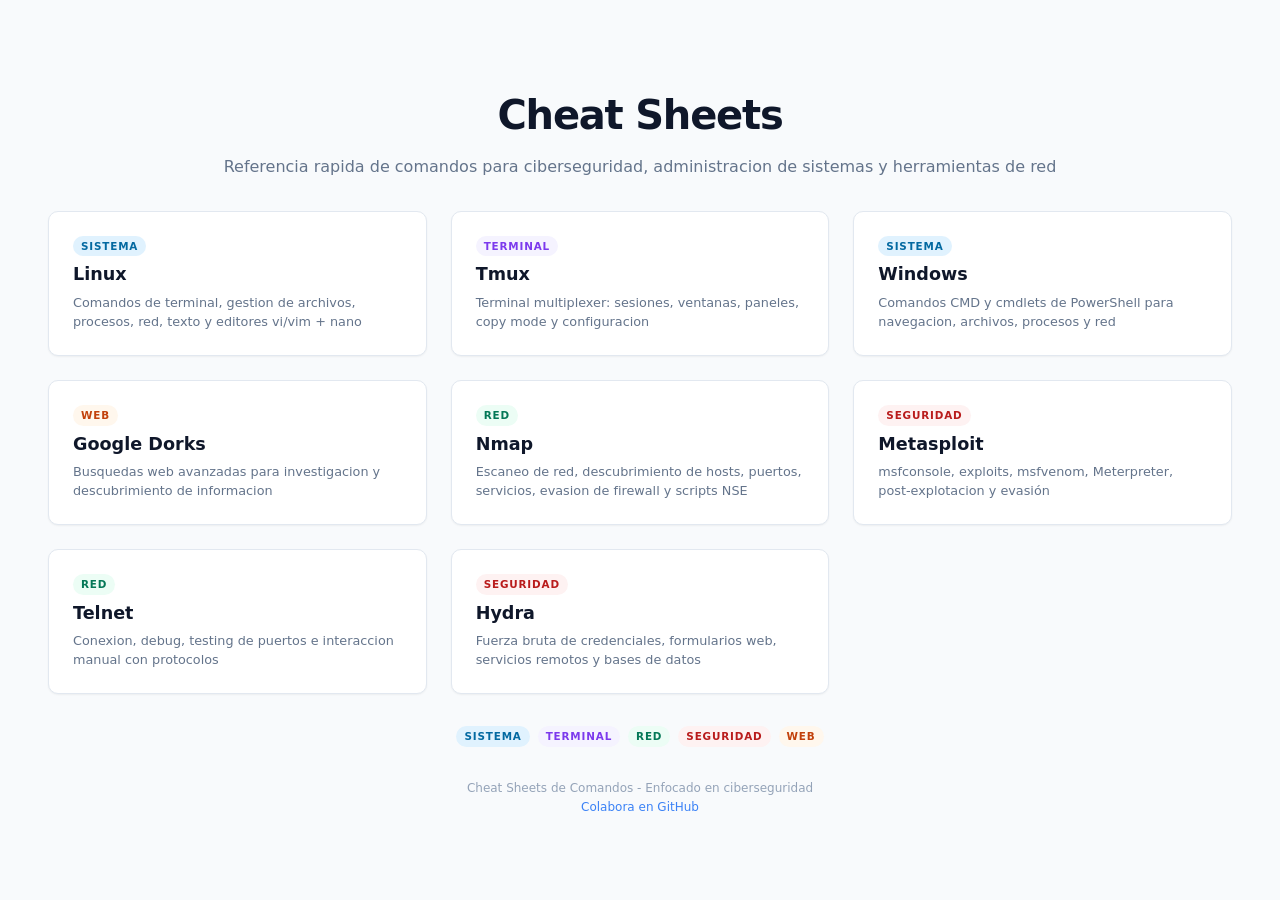
==== commit ffc03add: "demasiados cambios para enumerar" ====
--- a/index.html
+++ b/index.html
@@ -15,15 +15,23 @@
 
     <section class="cards">
       <a href="linux/linux_commands_vi.html" class="card">
-        <span class="card-label">Sistema</span>
+        <span class="card-label label-sistema">Sistema</span>
         <div class="card-title">Linux</div>
         <div class="card-desc">
           Comandos de terminal, gestion de archivos, procesos, red, texto y editores vi/vim + nano
         </div>
       </a>
 
+      <a href="tmux/tmux_commands.html" class="card">
+        <span class="card-label label-terminal">Terminal</span>
+        <div class="card-title">Tmux</div>
+        <div class="card-desc">
+          Terminal multiplexer: sesiones, ventanas, paneles, copy mode y configuracion
+        </div>
+      </a>
+
       <a href="windows/windows_commands.html" class="card">
-        <span class="card-label">Sistema</span>
+        <span class="card-label label-sistema">Sistema</span>
         <div class="card-title">Windows</div>
         <div class="card-desc">
           Comandos CMD y cmdlets de PowerShell para navegacion, archivos, procesos y red
@@ -31,7 +39,7 @@
       </a>
 
       <a href="web/google_dorks.html" class="card">
-        <span class="card-label">Web</span>
+        <span class="card-label label-web">Web</span>
         <div class="card-title">Google Dorks</div>
         <div class="card-desc">
           Busquedas web avanzadas para investigacion y descubrimiento de informacion
@@ -39,7 +47,7 @@
       </a>
 
       <a href="nmap/nmap_commands.html" class="card">
-        <span class="card-label">Red</span>
+        <span class="card-label label-red">Red</span>
         <div class="card-title">Nmap</div>
         <div class="card-desc">
           Escaneo de red, descubrimiento de hosts, puertos, servicios, evasion de firewall y scripts NSE
@@ -47,7 +55,7 @@
       </a>
 
       <a href="metasploit/metasploit_commands.html" class="card">
-        <span class="card-label">Seguridad</span>
+        <span class="card-label label-seguridad">Seguridad</span>
         <div class="card-title">Metasploit</div>
         <div class="card-desc">
           msfconsole, exploits, msfvenom, Meterpreter, post-explotacion y evasión
@@ -55,7 +63,7 @@
       </a>
 
       <a href="telnet/telnet_commands.html" class="card">
-        <span class="card-label">Red</span>
+        <span class="card-label label-red">Red</span>
         <div class="card-title">Telnet</div>
         <div class="card-desc">
           Conexion, debug, testing de puertos e interaccion manual con protocolos
@@ -63,13 +71,21 @@
       </a>
 
       <a href="hydra/hydra_commands.html" class="card">
-        <span class="card-label">Seguridad</span>
+        <span class="card-label label-seguridad">Seguridad</span>
         <div class="card-title">Hydra</div>
         <div class="card-desc">
           Fuerza bruta de credenciales, formularios web, servicios remotos y bases de datos
         </div>
       </a>
     </section>
+
+    <div class="legend">
+      <span class="card-label label-sistema">Sistema</span>
+      <span class="card-label label-terminal">Terminal</span>
+      <span class="card-label label-red">Red</span>
+      <span class="card-label label-seguridad">Seguridad</span>
+      <span class="card-label label-web">Web</span>
+    </div>
 
     <footer class="footer">
       <p>Cheat Sheets de Comandos - Enfocado en ciberseguridad</p>
--- a/styles.css
+++ b/styles.css
@@ -50,6 +50,65 @@
 .sr-only { position: absolute; width: 1px; height: 1px; padding: 0; margin: -1px; overflow: hidden; clip: rect(0,0,0,0); border: 0; }
 .hidden { display: none !important; }
 
+/* Back button wrapper */
+.back-wrapper {
+  margin-bottom: var(--space-md);
+}
+
+/* VI mode badges row */
+.vi-badges {
+  display: flex;
+  gap: 8px;
+  flex-wrap: wrap;
+  margin-bottom: 14px;
+}
+
+.vi-badges--relative {
+  position: relative;
+}
+
+.vi-badge-text {
+  font-size: 0.85rem;
+  color: var(--color-text-muted);
+  align-self: center;
+}
+
+.vi-badge-text--italic {
+  font-style: italic;
+}
+
+/* Nano watermark */
+.nano-watermark {
+  position: absolute;
+  top: 50%;
+  left: 50%;
+  transform: translate(-50%, -50%) rotate(-30deg);
+  font-size: 5rem;
+  font-weight: 900;
+  color: rgba(239, 68, 68, 0.25);
+  pointer-events: none;
+  white-space: nowrap;
+  z-index: 10;
+}
+
+.nano-watermark-sub {
+  position: absolute;
+  top: 60%;
+  left: 50%;
+  transform: translate(-50%, -50%) rotate(-30deg);
+  font-size: 2rem;
+  font-weight: 700;
+  color: rgba(239, 68, 68, 0.3);
+  pointer-events: none;
+  white-space: nowrap;
+  z-index: 10;
+}
+
+.nano-container {
+  position: relative;
+  z-index: 1;
+}
+
 
 /* ============================================
    MOBILE BASE (< 640px)
@@ -72,11 +131,12 @@
 }
 
 .main-title {
-  font-size: 1.75rem;
+  font-size: 2.20rem;
   font-weight: 800;
   color: var(--color-text);
   letter-spacing: -0.03em;
   margin-bottom: var(--space-sm);
+  text-align: center;
 }
 
 .subtitle {
@@ -84,6 +144,7 @@
   color: var(--color-text-muted);
   margin-bottom: var(--space-xl);
   line-height: 1.5;
+  display: none;
 }
 
 /* Cards: 1 column on mobile */
@@ -118,13 +179,18 @@
   font-weight: 600;
   text-transform: uppercase;
   letter-spacing: 0.08em;
-  color: var(--color-primary);
-  background: var(--color-primary-light);
   padding: 2px 8px;
   border-radius: 100px;
   display: inline-block;
   align-self: flex-start;
 }
+
+/* Label colors by category */
+.label-sistema { color: #0369a1; background: #e0f2fe; }
+.label-red { color: #047857; background: #ecfdf5; }
+.label-seguridad { color: #b91c1c; background: #fef2f2; }
+.label-terminal { color: #7c3aed; background: #f5f3ff; }
+.label-web { color: #c2410c; background: #fff7ed; }
 
 .card-title {
   font-size: 1.1rem;
@@ -147,39 +213,51 @@
 
 .footer a { color: var(--color-primary); text-decoration: none; }
 
+/* Legend */
+.legend {
+  display: flex;
+  gap: 8px;
+  justify-content: center;
+  flex-wrap: wrap;
+  margin-top: var(--space-xl);
+  margin-bottom: var(--space-md);
+}
+
 /* --- CHEAT SHEET PAGES --- */
 .main-container {
-  max-width: 100%;
-  margin: 0 auto;
-  background: transparent;
-  border-radius: 0;
-  box-shadow: none;
-  border: none;
-  padding: 0;
+  max-width: 100% !important;
+  margin: 0 !important;
+  background: transparent !important;
+  border-radius: 0 !important;
+  box-shadow: none !important;
+  border: none !important;
+  padding: 0 !important;
 }
 
 .main-container .main-title {
-  font-size: 1.5rem;
+  font-size: 2.10rem;
   margin-bottom: var(--space-md);
+  text-align: center;
 }
 
 .back-link {
-  display: flex;
+  display: inline-flex;
   align-items: center;
   justify-content: center;
   gap: 6px;
   color: var(--color-text-muted);
   text-decoration: none;
-  font-size: 0.85rem;
+  font-size: 2.2rem;
   font-weight: 500;
-  padding: 12px;
+  padding: 4px 12px;
   border-radius: var(--radius-sm);
   border: 1px solid var(--color-border);
   background: var(--color-surface);
   cursor: pointer;
   transition: all 0.15s;
   margin-bottom: var(--space-md);
-  width: 100%;
+  margin-left: var(--space-md);
+  margin-right: var(--space-md);
 }
 
 .back-link:hover { background: var(--color-border-light); color: var(--color-text); }
@@ -191,8 +269,10 @@
   flex-wrap: nowrap;
   overflow-x: auto;
   -webkit-overflow-scrolling: touch;
-  justify-content: flex-start;
+  justify-content: center;
   margin-bottom: var(--space-sm);
+  margin-left: var(--space-md);
+  margin-right: var(--space-md);
   padding-bottom: var(--space-xs);
   scrollbar-width: none;
 }
@@ -205,7 +285,7 @@
   border: 1px solid var(--color-border);
   background: var(--color-surface);
   cursor: pointer;
-  font-size: 0.85rem;
+  font-size: 1.2rem;
   font-weight: 500;
   color: var(--color-text-muted);
   transition: all 0.15s;
@@ -223,14 +303,16 @@
   flex-wrap: nowrap;
   overflow-x: auto;
   -webkit-overflow-scrolling: touch;
-  justify-content: flex-start;
+  justify-content: center;
   width: 100%;
   margin-bottom: var(--space-md);
+  margin-left: var(--space-md);
+  margin-right: var(--space-md);
   padding-bottom: var(--space-xs);
   scrollbar-width: none;
 }
 .subtabs::-webkit-scrollbar { display: none; }
-.subtabs .inner { display: flex; gap: 6px; width: auto; max-width: none; }
+.subtabs .inner { display: flex; gap: 6px; width: auto; max-width: none; justify-content: center; }
 
 .subtab {
   flex: 0 0 auto;
@@ -239,7 +321,7 @@
   border: 1px solid var(--color-border-light);
   background: var(--color-surface);
   cursor: pointer;
-  font-size: 0.8rem;
+  font-size: 1.1rem;
   font-weight: 500;
   color: var(--color-text-faint);
   transition: all 0.15s;
@@ -252,11 +334,13 @@
 
 /* Search */
 .search-box {
-  width: 100%;
-  padding: 10px 14px;
+  width: calc(100% - 32px);
+  margin-left: var(--space-md);
+  margin-right: var(--space-md);
+  padding: 12px 16px;
   border: 1px solid var(--color-border);
   border-radius: var(--radius-sm);
-  font-size: 0.85rem;
+  font-size: 1.2rem;
   margin-bottom: var(--space-md);
   background: var(--color-surface);
   color: var(--color-text);
@@ -271,7 +355,15 @@
 .section.active { display: block; }
 
 /* Commands: stacked on mobile */
-.cmd-group { margin-bottom: var(--space-lg); }
+.cmd-group {
+  margin-bottom: var(--space-lg);
+  margin-left: var(--space-md);
+  margin-right: var(--space-md);
+}
+
+#allCmds {
+  font-size: 2.20rem;
+}
 
 .group-title {
   font-size: 0.75rem;
@@ -295,24 +387,24 @@
 
 .cmd-name {
   font-family: var(--font-mono);
-  font-size: 0.9rem;
+  font-size: inherit;
   font-weight: 500;
   color: var(--color-primary);
   background: var(--color-primary-light);
-  padding: 6px 12px;
+  padding: 8px 14px;
   border-radius: var(--radius-sm);
   word-break: break-word;
   align-self: flex-start;
 }
 
 .cmd-desc {
-  font-size: 0.9rem;
+  font-size: inherit;
   color: var(--color-text-muted);
   line-height: 1.6;
 }
 
 .cmd-purpose {
-  font-size: 0.7rem;
+  font-size: 0.6em;
   font-weight: 700;
   color: var(--color-text-faint);
   text-transform: uppercase;
@@ -322,10 +414,10 @@
 
 .param {
   font-family: var(--font-mono);
-  font-size: 0.8rem;
+  font-size: 0.7em;
   font-weight: 500;
   background: var(--color-border-light);
-  padding: 2px 6px;
+  padding: 3px 8px;
   border-radius: 4px;
   color: var(--color-text);
   margin-right: 2px;
@@ -341,6 +433,8 @@
   -webkit-overflow-scrolling: touch;
   gap: var(--space-md);
   padding-bottom: var(--space-sm);
+  margin-left: var(--space-md);
+  margin-right: var(--space-md);
   scrollbar-width: none;
 }
 .vi-grid::-webkit-scrollbar { display: none; }
@@ -355,7 +449,7 @@
 }
 
 .vi-card-title {
-  font-size: 0.75rem;
+  font-size: 0.75em;
   font-weight: 600;
   text-transform: uppercase;
   letter-spacing: 0.06em;
@@ -371,7 +465,7 @@
   align-items: baseline;
   padding: 5px 0;
   border-bottom: 1px solid var(--color-border-light);
-  font-size: 0.85rem;
+  font-size: 0.8em;
   gap: var(--space-sm);
 }
 .vi-row:last-child { border-bottom: none; }
@@ -380,17 +474,17 @@
   font-family: var(--font-mono);
   color: var(--color-primary);
   background: var(--color-primary-light);
-  padding: 3px 10px;
+  padding: 4px 12px;
   border-radius: 4px;
-  font-size: 0.8rem;
+  font-size: 0.75em;
   font-weight: 500;
   flex-shrink: 0;
 }
 
-.vi-desc { color: var(--color-text-muted); text-align: right; font-size: 0.8rem; }
+.vi-desc { color: var(--color-text-muted); text-align: right; font-size: 0.75em; }
 
 /* Mode badges */
-.mode-badge { display: inline-block; padding: 4px 12px; border-radius: 100px; font-size: 0.7rem; font-weight: 600; text-transform: uppercase; letter-spacing: 0.05em; margin-bottom: var(--space-sm); }
+.mode-badge { display: inline-block; padding: 4px 12px; border-radius: 100px; font-size: 0.85rem; font-weight: 600; text-transform: uppercase; letter-spacing: 0.05em; margin-bottom: var(--space-sm); margin-left: var(--space-md); }
 .mode-normal { background: var(--color-primary-light); color: var(--color-primary); }
 .mode-insert { background: #ecfdf5; color: #059669; }
 .mode-cmd { background: #fffbeb; color: #d97706; }
@@ -405,6 +499,8 @@
   body.index-page { padding: var(--space-2xl); }
 
   .container { max-width: 900px; }
+
+  .subtitle { display: block; }
 
   .main-title { font-size: 2rem; }
   .subtitle { font-size: 1rem; }
@@ -421,13 +517,19 @@
     padding: var(--space-xl);
   }
 
-  .back-link { justify-content: flex-start; width: auto; margin-bottom: var(--space-lg); }
+  .back-link { justify-content: flex-start; margin-bottom: var(--space-lg); font-size: 0.9rem; padding: 4px 10px; }
 
   .tabs, .tabs-main { flex-wrap: wrap; justify-content: center; overflow-x: visible; }
   .subtabs { flex-wrap: wrap; justify-content: center; overflow-x: visible; }
   .subtabs .inner { max-width: 760px; width: min(100%, 760px); }
 
-  /* Commands: 2-column grid */
+  #allCmds { font-size: 1rem; }
+
+  .tab, .tab-main { font-size: 0.9rem; padding: 8px 16px; }
+  .subtab { font-size: 0.8rem; padding: 6px 12px; }
+  .search-box { font-size: 0.9rem; padding: 10px 14px; width: 100%; margin-left: 0; margin-right: 0; }
+
+  /* Commands: 2-column grid, smaller fonts */
   .cmd-row {
     display: grid;
     grid-template-columns: minmax(140px, 30%) 1fr;
@@ -435,12 +537,23 @@
     padding: 8px 0;
   }
 
+  .group-title { font-size: 0.75rem; }
+  .cmd-name { font-size: 0.85rem; padding: 5px 10px; }
+  .cmd-desc { font-size: 0.85rem; }
+  .cmd-purpose { font-size: 0.7rem; }
+  .param { font-size: 0.75rem; padding: 2px 6px; }
+
   .vi-grid {
     display: grid;
     grid-template-columns: repeat(2, 1fr);
     overflow-x: visible;
   }
   .vi-card { min-width: auto; }
+  .vi-card-title { font-size: 0.75rem; }
+  .vi-row { font-size: 0.8rem; }
+  .vi-key { font-size: 0.75rem; padding: 2px 8px; }
+  .vi-desc { font-size: 0.75rem; }
+  .mode-badge { font-size: 0.7rem; }
 }
 
 
@@ -463,6 +576,13 @@
     padding: var(--space-2xl);
   }
 
+  .back-link { font-size: 0.85rem; padding: 4px 10px; }
+  .tab, .tab-main { font-size: 0.85rem; }
+  .subtab { font-size: 0.8rem; }
+  .search-box { font-size: 0.85rem; }
+
+  #allCmds { font-size: 1rem; }
+
   .cmd-row {
     grid-template-columns: minmax(180px, 35%) 1fr;
   }
@@ -488,3 +608,70 @@
 
   .vi-grid { grid-template-columns: repeat(4, 1fr); }
 }
+
+
+/* ============================================
+   SMALL MOBILE (< 450px)
+   Extra large fonts for tiny screens
+   ============================================ */
+@media (max-width: 449px) {
+  .main-title { font-size: 3rem; }
+  .subtitle { font-size: 1.8rem; }
+  .card-title { font-size: 2.2rem; }
+  .card-desc { font-size: 1.6rem; }
+  .card-label { font-size: 1.2rem; }
+
+  .back-link { font-size: 1.8rem; padding: 4px 14px; }
+  .tab, .tab-main { font-size: 1.8rem; padding: 14px 22px; }
+  .subtab { font-size: 1.6rem; padding: 12px 18px; }
+  .search-box { font-size: 1.8rem; padding: 14px 18px; }
+
+  .main-container .main-title { font-size: 2.6rem; }
+
+  .group-title { font-size: 1.5rem; }
+  .cmd-name { font-size: 1.8rem; padding: 10px 16px; }
+  .cmd-desc { font-size: 1.8rem; }
+  .cmd-purpose { font-size: 1.4rem; }
+  .param { font-size: 1.6rem; padding: 4px 10px; }
+
+  .vi-card-title { font-size: 1.5rem; }
+  .vi-row { font-size: 1.7rem; }
+  .vi-key { font-size: 1.6rem; padding: 5px 14px; }
+  .vi-desc { font-size: 1.6rem; }
+
+  .mode-badge { font-size: 1.4rem; padding: 8px 16px; }
+  .footer { font-size: 1.5rem; }
+}
+
+
+/* ============================================
+   LARGE DESKTOP (≥ 2500px)
+   Bigger fonts for large screens
+   ============================================ */
+@media (min-width: 2500px) {
+  .main-title { font-size: 3.5rem; }
+  .subtitle { font-size: 1.6rem; }
+  .card-title { font-size: 1.8rem; }
+  .card-desc { font-size: 1.3rem; }
+
+  .back-link { font-size: 1.3rem; padding: 4px 12px; }
+  .tab, .tab-main { font-size: 1.3rem; padding: 12px 24px; }
+  .subtab { font-size: 1.2rem; padding: 10px 18px; }
+  .search-box { font-size: 1.3rem; padding: 14px 18px; }
+
+  .main-container .main-title { font-size: 2.6rem; }
+
+  .group-title { font-size: 1.1rem; }
+  .cmd-name { font-size: 1.3rem; padding: 8px 16px; }
+  .cmd-desc { font-size: 1.3rem; }
+  .cmd-purpose { font-size: 1rem; }
+  .param { font-size: 1.2rem; padding: 4px 10px; }
+
+  .vi-card-title { font-size: 1.1rem; }
+  .vi-row { font-size: 1.25rem; }
+  .vi-key { font-size: 1.2rem; padding: 5px 14px; }
+  .vi-desc { font-size: 1.2rem; }
+
+  .mode-badge { font-size: 1rem; padding: 6px 16px; }
+  .footer { font-size: 1.15rem; }
+}
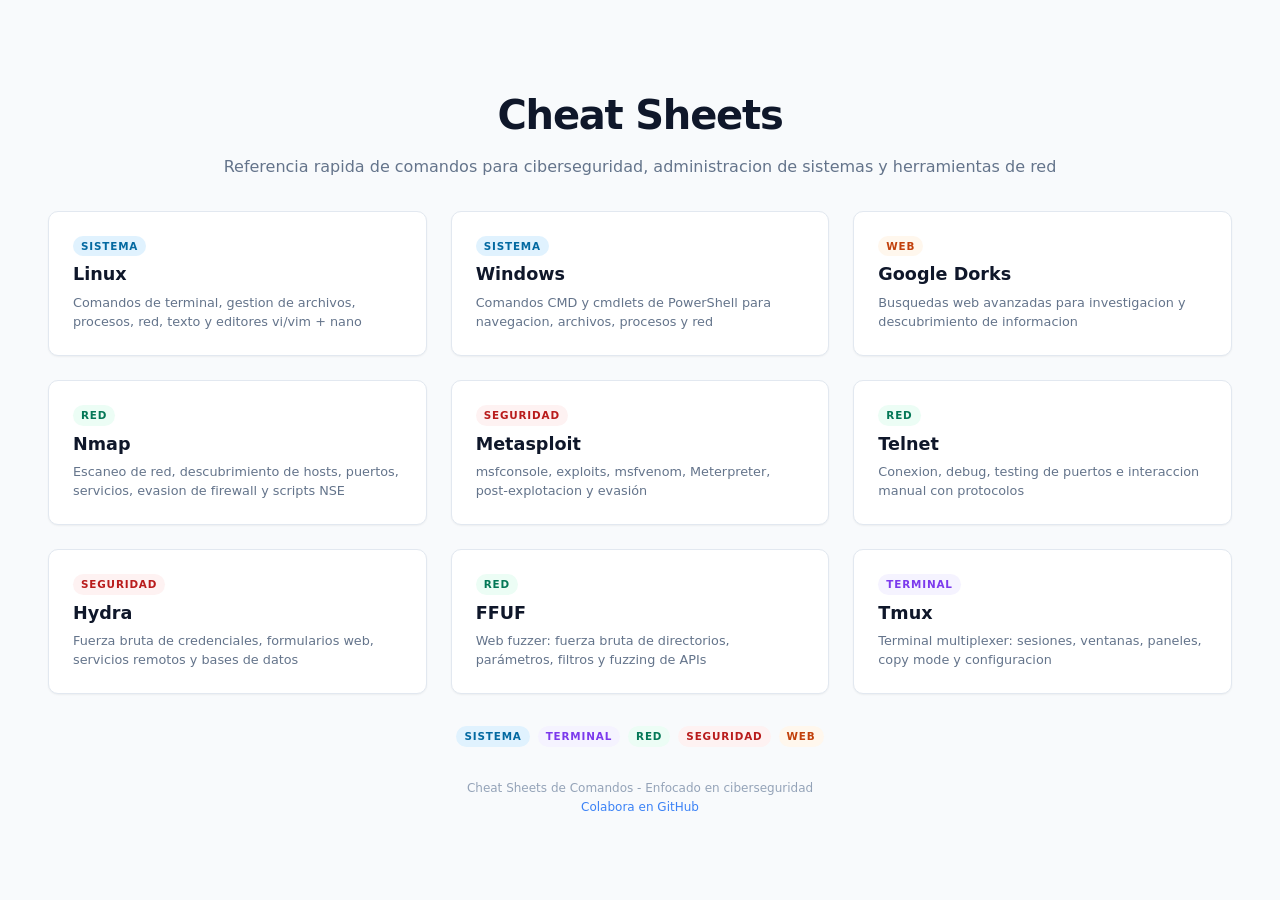
==== commit 3208741b: "fffuf" ====
--- a/index.html
+++ b/index.html
@@ -19,14 +19,6 @@
         <div class="card-title">Linux</div>
         <div class="card-desc">
           Comandos de terminal, gestion de archivos, procesos, red, texto y editores vi/vim + nano
-        </div>
-      </a>
-
-      <a href="tmux/tmux_commands.html" class="card">
-        <span class="card-label label-terminal">Terminal</span>
-        <div class="card-title">Tmux</div>
-        <div class="card-desc">
-          Terminal multiplexer: sesiones, ventanas, paneles, copy mode y configuracion
         </div>
       </a>
 
@@ -77,6 +69,22 @@
           Fuerza bruta de credenciales, formularios web, servicios remotos y bases de datos
         </div>
       </a>
+
+      <a href="ffuf/ffuf_commands.html" class="card">
+        <span class="card-label label-red">Red</span>
+        <div class="card-title">FFUF</div>
+        <div class="card-desc">
+          Web fuzzer: fuerza bruta de directorios, parámetros, filtros y fuzzing de APIs
+        </div>
+      </a>
+
+      <a href="tmux/tmux_commands.html" class="card">
+        <span class="card-label label-terminal">Terminal</span>
+        <div class="card-title">Tmux</div>
+        <div class="card-desc">
+          Terminal multiplexer: sesiones, ventanas, paneles, copy mode y configuracion
+        </div>
+      </a>
     </section>
 
     <div class="legend">
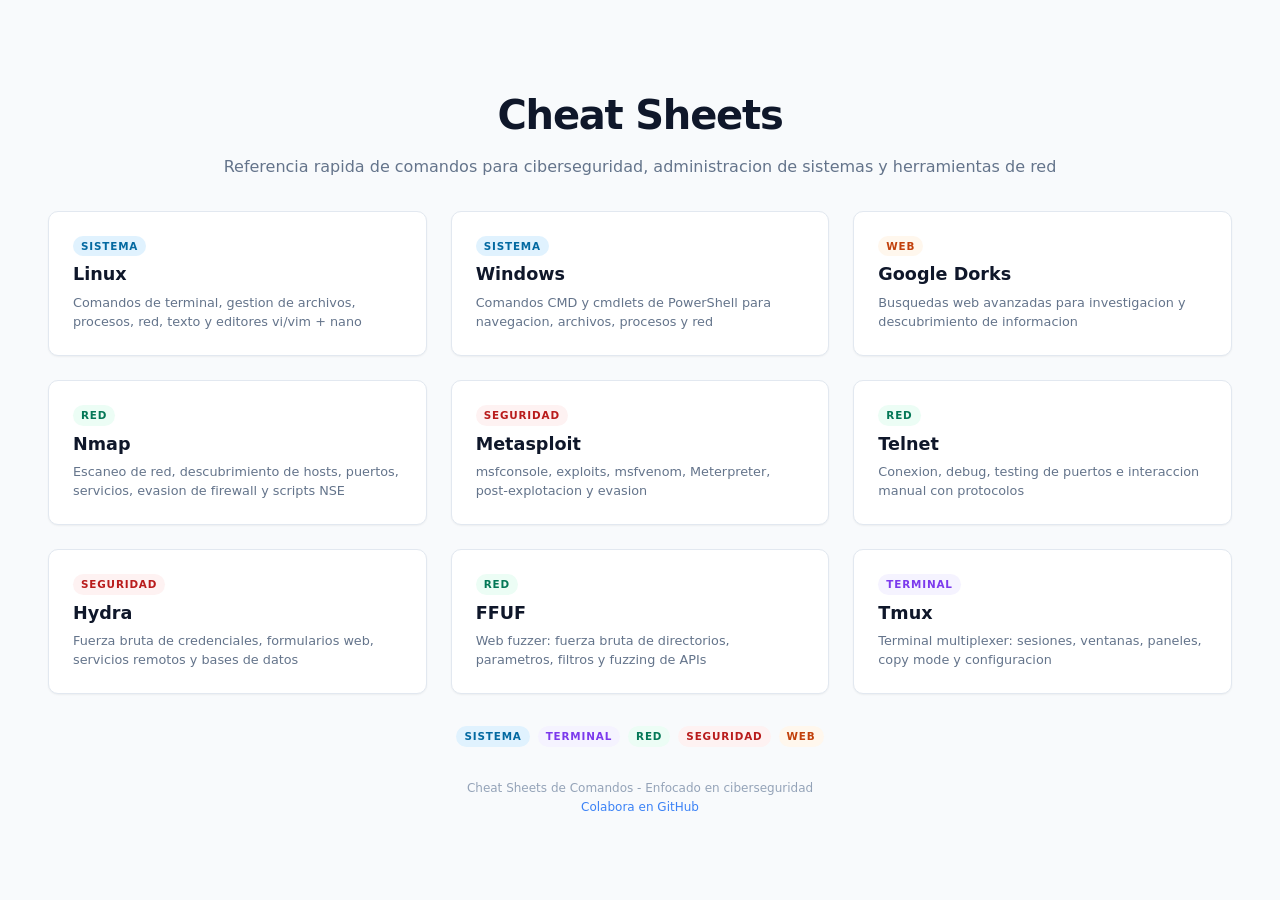
==== commit 95420661: "clear styless in line" ====
--- a/index.html
+++ b/index.html
@@ -1,4 +1,4 @@
-﻿<!DOCTYPE html>
+<!DOCTYPE html>
 <html lang="es">
 
 <head>
@@ -50,7 +50,7 @@
         <span class="card-label label-seguridad">Seguridad</span>
         <div class="card-title">Metasploit</div>
         <div class="card-desc">
-          msfconsole, exploits, msfvenom, Meterpreter, post-explotacion y evasión
+          msfconsole, exploits, msfvenom, Meterpreter, post-explotacion y evasion
         </div>
       </a>
 
@@ -74,7 +74,7 @@
         <span class="card-label label-red">Red</span>
         <div class="card-title">FFUF</div>
         <div class="card-desc">
-          Web fuzzer: fuerza bruta de directorios, parámetros, filtros y fuzzing de APIs
+          Web fuzzer: fuerza bruta de directorios, parametros, filtros y fuzzing de APIs
         </div>
       </a>
 
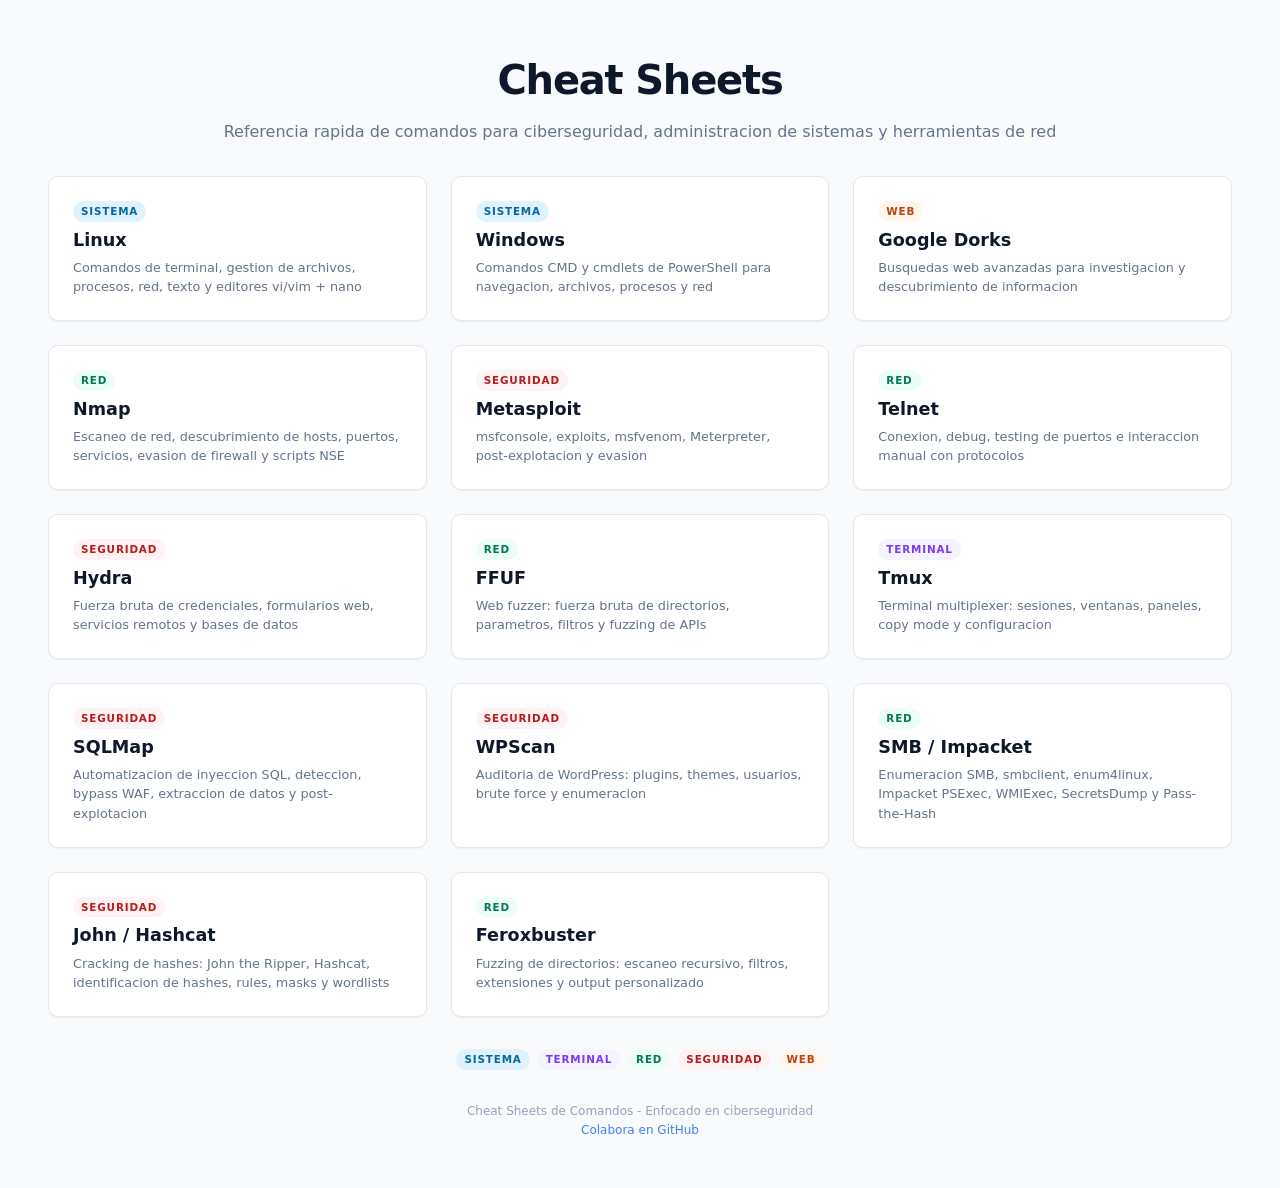
==== commit 049a9fad: "john, ferox, smb, sqlmap" ====
--- a/index.html
+++ b/index.html
@@ -85,6 +85,46 @@
           Terminal multiplexer: sesiones, ventanas, paneles, copy mode y configuracion
         </div>
       </a>
+
+      <a href="sqlmap/sqlmap_commands.html" class="card">
+        <span class="card-label label-seguridad">Seguridad</span>
+        <div class="card-title">SQLMap</div>
+        <div class="card-desc">
+          Automatizacion de inyeccion SQL, deteccion, bypass WAF, extraccion de datos y post-explotacion
+        </div>
+      </a>
+
+      <a href="wpscan/wpscan_commands.html" class="card">
+        <span class="card-label label-seguridad">Seguridad</span>
+        <div class="card-title">WPScan</div>
+        <div class="card-desc">
+          Auditoria de WordPress: plugins, themes, usuarios, brute force y enumeracion
+        </div>
+      </a>
+
+      <a href="smb/smb_commands.html" class="card">
+        <span class="card-label label-red">Red</span>
+        <div class="card-title">SMB / Impacket</div>
+        <div class="card-desc">
+          Enumeracion SMB, smbclient, enum4linux, Impacket PSExec, WMIExec, SecretsDump y Pass-the-Hash
+        </div>
+      </a>
+
+      <a href="john/john_hashcat_commands.html" class="card">
+        <span class="card-label label-seguridad">Seguridad</span>
+        <div class="card-title">John / Hashcat</div>
+        <div class="card-desc">
+          Cracking de hashes: John the Ripper, Hashcat, identificacion de hashes, rules, masks y wordlists
+        </div>
+      </a>
+
+      <a href="feroxbuster/feroxbuster_commands.html" class="card">
+        <span class="card-label label-red">Red</span>
+        <div class="card-title">Feroxbuster</div>
+        <div class="card-desc">
+          Fuzzing de directorios: escaneo recursivo, filtros, extensiones y output personalizado
+        </div>
+      </a>
     </section>
 
     <div class="legend">
